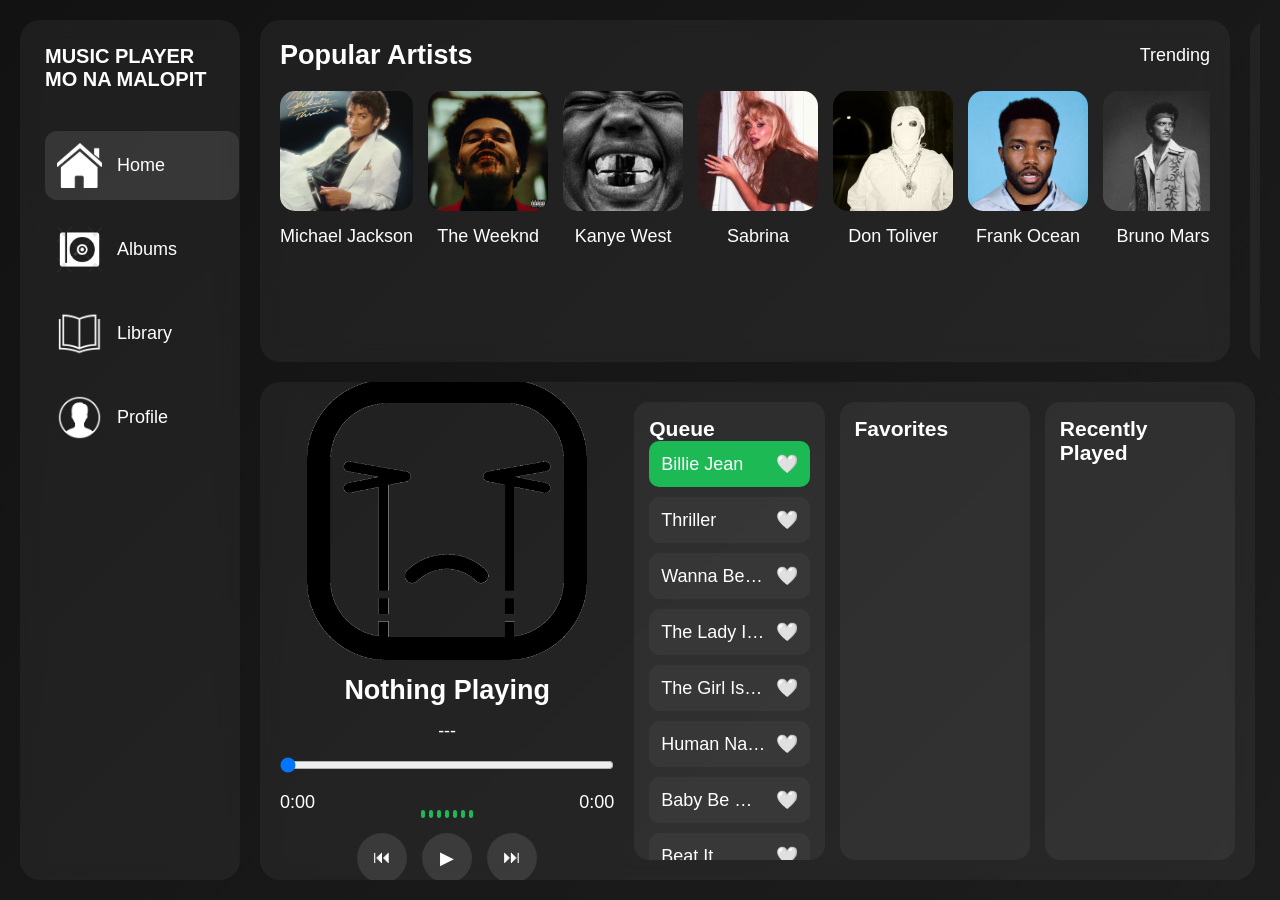
==== index.html @ 0688801f "Initial commit" ====
<!DOCTYPE html>
<html lang="en">
<head>
  <meta charset="UTF-8">
  <meta name="viewport" content="width=device-width, initial-scale=1.0">
  <title>ONTI NA LANG MANUNUNTOK NA</title>
  <link rel="stylesheet" href="index.css">
</head>

<body>

<div class="box">

  <!-- SIDEBAR -->
  <div class="nav">

    <h2 class="logo">MUSIC PLAYER MO NA MALOPIT</h2>

    <ul>

      <li>
        <button class="nav-btn active-nav" data-view="homePage">
          <img src="PICS/home.jpg">
          <span>Home</span>
        </button>
      </li>

      <li>
        <button class="nav-btn" data-view="albumsPage">
          <img src="PICS/album.png">
          <span>Albums</span>
        </button>
      </li>

      <li>
        <button class="nav-btn" data-view="favoritesPage">
          <img src="PICS/fav.png">
          <span>Library</span>
        </button>
      </li>

      <li>
        <button class="nav-btn" data-view="profilePage">
          <img src="PICS/pfp.png">
          <span>Profile</span>
        </button>
      </li>

    </ul>

  </div>

  <!-- CONTENT -->
  <div class="content">

    <!-- ================= HOME PAGE ================= -->

    <div class="page active-page" id="homePage">

      <div class="top">

        <!-- ARTISTS -->
        <div class="smallbox">

          <div class="title-row">
            <h2>Popular Artists</h2>
            <p>Trending</p>
          </div>

          <div class="artist-list">

            <div class="artist-card" data-artist="Michael Jackson">
              <img src="PICS/thriller album.jpg">
              <p>Michael Jackson</p>
            </div>

            <div class="artist-card" data-artist="The Weeknd">
              <img src="PICS/The Weeknd.jfif">
              <p>The Weeknd</p>
            </div>

            <div class="artist-card" data-artist="Kanye West">
              <img src="PICS/bully.jfif">
              <p>Kanye West</p>
            </div>

            <div class="artist-card" data-artist="Sabrina Carpenter">
              <img src="PICS/sab2.jfif">
              <p>Sabrina</p>
            </div>

            <div class="artist-card" data-artist="Don Toliver">
              <img src="PICS/don.jfif">
              <p>Don Toliver</p>
            </div>

            <div class="artist-card" data-artist="Frank Ocean">
              <img src="PICS/Frank2.jfif">
              <p>Frank Ocean</p>
            </div>

            <div class="artist-card" data-artist="Bruno Mars, Anderson .Paak, Thundercat">
              <img src="PICS/bruno.jfif">
              <p>Bruno Mars</p>
            </div>

          </div>

        </div>

        <!-- ALBUMS -->
        <div class="smallbox">

          <div class="title-row">
            <h2>Popular Albums</h2>
          </div>

          <div class="album-list">

            <div class="album-item" data-index="0">
              <img src="PICS/thriller album.jpg">
              <div>
                <h4>Thriller</h4>
                <p>Michael Jackson</p>
              </div>
            </div>

            <div class="album-item" data-index="1">
              <img src="PICS/The Weeknd.jfif">
              <div>
                <h4>After Hours</h4>
                <p>The Weeknd</p>
              </div>
            </div>

            <div class="album-item" data-index="2">
              <img src="PICS/chicken.jfif">
              <div>
                <h4>Chicken n Beer</h4>
                <p>Ludacris</p>
              </div>
            </div>

            <div class="album-item" data-index="3">
              <img src="PICS/bully.jfif">
              <div>
                <h4>Bully</h4>
                <p>Kanye West</p>
              </div>
            </div>

            <div class="album-item" data-index="4">
              <img src="PICS/pac2.jfif">
              <div>
                <h4>Greatest Hits</h4>
                <p>Tupac</p>
              </div>
            </div>

            <div class="album-item" data-index="5">
              <img src="PICS/bruno2.png">
              <div>
                <h4>An Evening With Silk Sonic</h4>
                <p>Bruno Mars</p>
              </div>
            </div>

            <div class="album-item" data-index="6">
              <img src="PICS/ok.png">
              <div>
                <h4>OK Computer</h4>
                <p>Radiohead</p>
              </div>
            </div>

            <div class="album-item" data-index="7">
              <img src="PICS/Sab.png">
              <div>
                <h4>Man's Best Friend</h4>
                <p>Sabrina Carpenter</p>
              </div>
            </div>

          </div>

        </div>

      </div>

      <!-- PLAYER -->
      <div class="bigbox">

        <div class="player-side">

          <img src="PICS/nothin.png" class="now-cover">

          <h2 id="songTitle">Nothing Playing</h2>
          <p id="songArtist">---</p>

          <input type="range" value="0" id="progressBar">

          <div class="time-wave">

            <span id="currentTime">0:00</span>

            <div class="wave" id="wave">
              <span></span><span></span><span></span>
              <span></span><span></span><span></span>
              <span></span>
            </div>

            <span id="duration">0:00</span>

          </div>

          <div class="controls">

            <button id="prevBtn">⏮</button>
            <button id="playBtn">▶</button>
            <button id="nextBtn">⏭</button>

          </div>

        </div>

        <div class="music-panels">

          <div class="panel" id="queuePanel"></div>
          <div class="panel" id="favoritePanel"></div>
          <div class="panel" id="recentPanel"></div>

        </div>

      </div>

    </div>

    <!-- ================= ALBUM PAGE ================= -->

    <div class="page" id="albumsPage">

      <div class="page-header glass">
        <h1>Albums</h1>
        <p>Your music collection</p>
      </div>

      <div class="albums-grid">

        <div class="album-card">
          <img src="PICS/thriller album.jpg">
          <h3>Thriller</h3>
          <p>Michael Jackson</p>
        </div>

        <div class="album-card">
          <img src="PICS/The Weeknd.jfif">
          <h3>After Hours</h3>
          <p>The Weeknd</p>
        </div>

        <div class="album-card">
          <img src="PICS/chicken.jfif">
          <h3>Chicken n Beer</h3>
          <p>Ludacris</p>
        </div>

        <div class="album-card">
          <img src="PICS/bully.jfif">
          <h3>Bully</h3>
          <p>Kanye West</p>
        </div>

        <div class="album-card">
          <img src="PICS/pac2.jfif">
          <h3>Greatest Hits</h3>
          <p>Tupac</p>
        </div>

        <div class="album-card">
          <img src="PICS/bruno2.png">
          <h3>An Evening With Silk Sonic</h3>
          <p>Bruno Mars</p>
        </div>

        <div class="album-card">
          <img src="PICS/ok.png">
          <h3>OK Computer</h3>
          <p>Radiohead</p>
        </div>

        <div class="album-card">
          <img src="PICS/Sab.png">
          <h3>Man's Best Friend</h3>
          <p>Sabrina Carpenter</p>
        </div>

        <div class="album-card">
          <img src="PICS/silakbo.png">
          <h3>Silakbo</h3>
          <p>Cup of Joe</p>
        </div>

        <div class="album-card">
          <img src="PICS/Frank.png">
          <h3>Blond</h3>
          <p>Frank Ocean</p>
        </div>

        <div class="album-card">
          <img src="PICS/Trav.jpg">
          <h3>Rodeo</h3>
          <p>Travis Scott</p>
        </div>

      </div>

    </div>

    <!-- ================= LIBRARY PAGE ================= -->

    <div class="page" id="favoritesPage">

  <div class="page-header glass">
    <h1>Library</h1>
    <p>All your songs</p>
  </div>

  <div id="favoritesPageList" class="panel"></div>

</div>

    <!-- ================= PROFILE PAGE ================= -->

    <div class="page" id="profilePage">

      <div class="profile-header glass">

        <div class="profile-left">

          <img src="PICS/pfp.gif" class="profile-avatar">

          <div>
            <h1>Enzo Duano</h1>
            <p>Premium Member</p>
          </div>

        </div>

      </div>

      <div class="metrics-grid">

        <div class="metric-card glass">
          <h3>Total Plays</h3>
          <h1 id="totalPlays">0</h1>
        </div>

        <div class="metric-card glass">
          <h3>Favorites</h3>
          <h1 id="totalFavorites">0</h1>
        </div>

        <div class="metric-card glass">
          <h3>Recent Songs</h3>
          <h1 id="totalRecent">0</h1>
        </div>

      </div>

    </div>

  </div>

</div>

<script src="index.js"></script>

</body>
</html>
---- index.css ----
*{
  margin:0;
  padding:0;
  box-sizing:border-box;
}

body{
  background:linear-gradient(135deg,#121212,#1d1d1d);
  font-family:Arial,sans-serif;
  color:white;
  height:100vh;
  overflow:hidden;
}

/* ================= RESPONSIVE FONT ================= */

body{
  font-size:14px;
}

@media screen and (min-width:600px){
  body{
    font-size:16px;
  }
}

@media screen and (min-width:1024px){
  body{
    font-size:18px;
  }
}

img,
video,
canvas{
  max-width:100%;
  height:auto;
}

/* ================= MAIN LAYOUT ================= */

.box{
  display:flex;
  height:100vh;
  padding:20px;
  gap:20px;
  overflow:hidden;
}

.nav{
  width:220px;
  min-width:220px;
  background:rgba(255,255,255,0.05);
  border-radius:20px;
  padding:25px;
  backdrop-filter:blur(10px);
  overflow-y:auto;
}

.logo{
  margin-bottom:40px;
  font-size:20px;
}

.nav ul{
  list-style:none;
  display:flex;
  flex-direction:column;
  gap:15px;
}

.nav-btn{
  all:unset;
  display:flex;
  align-items:center;
  gap:15px;
  width:100%;
  cursor:pointer;
  padding:12px;
  border-radius:12px;
  transition:.3s;
}

.nav-btn:hover,
.active-nav{
  background:rgba(255,255,255,0.1);
}

.nav-btn img{
  width:45px;
  height:45px;
  object-fit:cover;
}

.content{
  flex:1;
  min-height:0;
  overflow:hidden;
}

.page{
  display:none;
  flex-direction:column;
  gap:20px;
  height:100%;
  overflow-y:auto;
  padding-right:5px;
}

.active-page{
  display:flex;
}

/* ================= TOP SECTION ================= */

.top{
  display:grid;
  grid-template-columns:1fr 1fr;
  gap:20px;
  min-height:280px;
}

.smallbox,
.bigbox,
.glass{
  background:rgba(255,255,255,0.05);
  border-radius:20px;
  padding:20px;
  backdrop-filter:blur(10px);
}

.title-row{
  display:flex;
  justify-content:space-between;
  align-items:center;
  margin-bottom:20px;
}

/* ================= ARTIST ================= */

.artist-list{
  display:flex;
  gap:15px;
  overflow-x:auto;
  padding-bottom:5px;
}

.artist-card{
  min-width:120px;
  text-align:center;
  cursor:pointer;
  flex-shrink:0;
}

.artist-card img{
  width:100%;
  height:120px;
  object-fit:cover;
  border-radius:15px;
  margin-bottom:10px;
}

/* ================= ALBUM LIST ================= */

.album-list{
  display:flex;
  flex-direction:column;
  gap:15px;
  max-height:220px;
  overflow-y:auto;
  padding-right:5px;
}

.album-item{
  display:flex;
  align-items:center;
  gap:15px;
  background:rgba(255,255,255,0.05);
  padding:10px;
  border-radius:12px;
  cursor:pointer;
  transition:.3s;
}

.album-item:hover{
  background:rgba(255,255,255,0.09);
}

.album-item img{
  width:60px;
  height:60px;
  border-radius:12px;
  object-fit:cover;
}

/* ================= PLAYER ================= */

.bigbox{
  flex:1;
  display:flex;
  gap:20px;
  min-height:0;
  overflow:hidden;
}

.player-side{
  width:35%;
  min-width:280px;
  display:flex;
  flex-direction:column;
  align-items:center;
  justify-content:center;
  gap:15px;
}

.now-cover{
  width:100%;
  max-width:280px;
  aspect-ratio:1/1;
  object-fit:cover;
  border-radius:20px;
}

#progressBar{
  width:100%;
}

.controls{
  display:flex;
  gap:15px;
  flex-wrap:wrap;
  justify-content:center;
}

.controls button{
  width:50px;
  height:50px;
  border:none;
  border-radius:50%;
  background:rgba(255,255,255,0.1);
  color:white;
  font-size:18px;
  cursor:pointer;
}

/* ================= MUSIC PANELS ================= */

.music-panels{
  flex:1;
  display:grid;
  grid-template-columns:repeat(3,1fr);
  gap:15px;
  min-height:0;
  overflow:hidden;
}

.panel{
  background:rgba(255,255,255,0.05);
  border-radius:15px;
  padding:15px;
  overflow-y:auto;
  min-height:0;
}

.song-item{
  display:flex;
  justify-content:space-between;
  align-items:center;
  gap:10px;
  padding:12px;
  border-radius:10px;
  margin-bottom:10px;
  background:rgba(255,255,255,0.04);
  cursor:pointer;
  transition:.3s;
}

.song-item:hover{
  background:rgba(255,255,255,0.08);
}

.song-item span{
  flex:1;
  overflow:hidden;
  text-overflow:ellipsis;
  white-space:nowrap;
}

.active-song{
  background:#1db954 !important;
}

.fav-btn{
  background:none;
  border:none;
  cursor:pointer;
  font-size:18px;
}

/* ================= WAVE ================= */

.time-wave{
  display:flex;
  align-items:center;
  justify-content:space-between;
  width:100%;
  gap:15px;
}

.wave{
  display:flex;
  align-items:flex-end;
  gap:4px;
  height:30px;
}

.wave span{
  width:4px;
  height:8px;
  background:#1db954;
  border-radius:10px;
  transition:.2s;
}

/* ================= ALBUM PAGE ================= */

.page-header{
  padding:25px;
}

.albums-grid{
  display:grid;
  grid-template-columns:repeat(auto-fill,minmax(220px,1fr));
  gap:20px;
}

.album-card{
  background:rgba(255,255,255,0.05);
  border-radius:20px;
  padding:20px;
  cursor:pointer;
  transition:.3s;
}

.album-card:hover{
  transform:translateY(-4px);
  background:rgba(255,255,255,0.08);
}

.album-card img{
  width:100%;
  height:220px;
  object-fit:cover;
  border-radius:15px;
  margin-bottom:15px;
}

/* ================= PROFILE ================= */

.profile-header{
  padding:25px;
}

.profile-left{
  display:flex;
  align-items:center;
  gap:20px;
  flex-wrap:wrap;
}

.profile-avatar{
  width:90px;
  height:90px;
  border-radius:50%;
  object-fit:cover;
}

.metrics-grid{
  display:grid;
  grid-template-columns:repeat(3,1fr);
  gap:20px;
}

.metric-card{
  padding:25px;
}

.metric-card h1{
  font-size:40px;
  margin-top:15px;
}

/* ================= HIDDEN SCROLLBAR ================= */

.panel,
.album-list,
.page,
.nav,
.artist-list{
  scrollbar-width:none;
  transition:.3s;
}

/* HIDE SCROLLBAR */
.panel::-webkit-scrollbar,
.album-list::-webkit-scrollbar,
.page::-webkit-scrollbar,
.nav::-webkit-scrollbar,
.artist-list::-webkit-scrollbar{
  width:0px;
  height:0px;
}

/* SHOW ON HOVER */
.panel:hover::-webkit-scrollbar,
.album-list:hover::-webkit-scrollbar,
.page:hover::-webkit-scrollbar,
.nav:hover::-webkit-scrollbar,
.artist-list:hover::-webkit-scrollbar{
  width:6px;
  height:6px;
}

/* THUMB */
.panel:hover::-webkit-scrollbar-thumb,
.album-list:hover::-webkit-scrollbar-thumb,
.page:hover::-webkit-scrollbar-thumb,
.nav:hover::-webkit-scrollbar-thumb,
.artist-list:hover::-webkit-scrollbar-thumb{
  background:rgba(255,255,255,0.25);
  border-radius:10px;
}

/* TRACK */
.panel:hover::-webkit-scrollbar-track,
.album-list:hover::-webkit-scrollbar-track,
.page:hover::-webkit-scrollbar-track,
.nav:hover::-webkit-scrollbar-track,
.artist-list:hover::-webkit-scrollbar-track{
  background:transparent;
}

/* ================= TABLET ================= */

@media(max-width:1200px){

  .music-panels{
    grid-template-columns:1fr 1fr;
  }

  .player-side{
    width:40%;
  }

}

/* ================= MOBILE ================= */

@media(max-width:1000px){

  body{
    overflow:auto;
  }

  .box{
    flex-direction:column;
    height:auto;
    overflow:auto;
    padding:15px;
  }

  .nav{
    width:100%;
    min-width:100%;
    padding:15px;
  }

  .nav ul{
    flex-direction:row;
    overflow-x:auto;
    gap:10px;
  }

  .nav-btn{
    min-width:140px;
  }

  .content{
    overflow:visible;
  }

  .page{
    height:auto;
    overflow:visible;
  }

  .top{
    grid-template-columns:1fr;
  }

  .bigbox{
    flex-direction:column;
    overflow:visible;
  }

  .player-side{
    width:100%;
    min-width:100%;
  }

  .music-panels{
    grid-template-columns:1fr;
  }

  .albums-grid{
    grid-template-columns:repeat(auto-fill,minmax(160px,1fr));
  }

  .metrics-grid{
    grid-template-columns:1fr;
  }

  .album-card img{
    height:180px;
  }

  .now-cover{
    max-width:240px;
  }

  .mini-player{
    width:95%;
    left:50%;
    transform:translateX(-50%);
  }

}

/* ================= SMALL MOBILE ================= */

@media(max-width:600px){

  .box{
    padding:10px;
    gap:10px;
  }

  .smallbox,
  .bigbox,
  .glass{
    padding:15px;
  }

  .album-card{
    padding:15px;
  }

  .album-card img{
    height:150px;
  }

  .artist-card{
    min-width:100px;
  }

  .artist-card img{
    height:100px;
  }

  .controls button{
    width:45px;
    height:45px;
    font-size:16px;
  }

  .mini-player{
    width:96%;
    bottom:10px;
    padding:10px;
  }

  .mini-left img{
    width:45px;
    height:45px;
  }

  .mini-controls{
    display:flex;
    gap:8px;
  }

}

/* ================= MINI PLAYER ================= */

.mini-player{
  position:fixed;
  bottom:20px;
  left:50%;
  transform:translateX(-50%);
  width:450px;
  max-width:95%;
  background:rgba(0,0,0,0.6);
  backdrop-filter:blur(20px);
  display:none;
  align-items:center;
  justify-content:space-between;
  gap:15px;
  padding:10px 15px;
  border-radius:18px;
  color:white;
  z-index:9999;
  border:1px solid rgba(255,255,255,0.08);
}

.mini-left{
  display:flex;
  align-items:center;
  gap:10px;
  flex:1;
  overflow:hidden;
}

.mini-left div{
  overflow:hidden;
}

.mini-left p,
.mini-left small{
  overflow:hidden;
  text-overflow:ellipsis;
  white-space:nowrap;
}

.mini-left img{
  width:50px;
  height:50px;
  border-radius:10px;
  object-fit:cover;
  flex-shrink:0;
}

.mini-controls{
  display:flex;
  align-items:center;
  gap:10px;
}

.mini-controls button{
  background:none;
  border:none;
  color:white;
  font-size:18px;
  cursor:pointer;
}
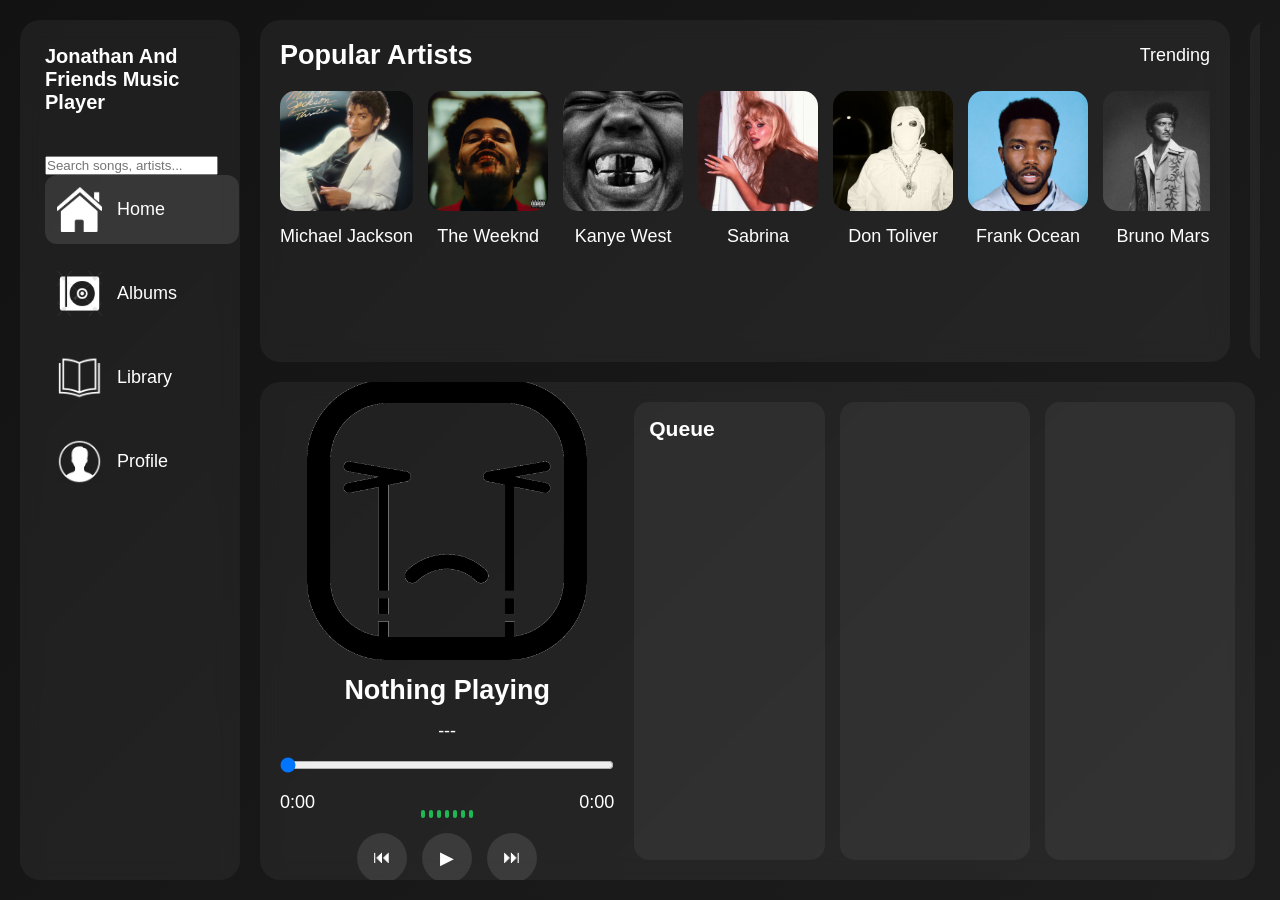
==== commit d67824f5: "Update index.html" ====
--- a/index.html
+++ b/index.html
@@ -3,7 +3,7 @@
 <head>
   <meta charset="UTF-8">
   <meta name="viewport" content="width=device-width, initial-scale=1.0">
-  <title>ONTI NA LANG MANUNUNTOK NA</title>
+  <title>Trident and Friends</title>
   <link rel="stylesheet" href="index.css">
 </head>
 
@@ -14,7 +14,11 @@
   <!-- SIDEBAR -->
   <div class="nav">
 
-    <h2 class="logo">MUSIC PLAYER MO NA MALOPIT</h2>
+    <h2 class="logo">Jonathan And Friends Music Player</h2>
+    <div class="search-container">
+    <input type="text" id="searchBar" placeholder="Search songs, artists..." />
+    <div id="searchResults" class="search-results"></div>
+    </div>
 
     <ul>
 
@@ -376,4 +380,4 @@
 <script src="index.js"></script>
 
 </body>
-</html>+</html>
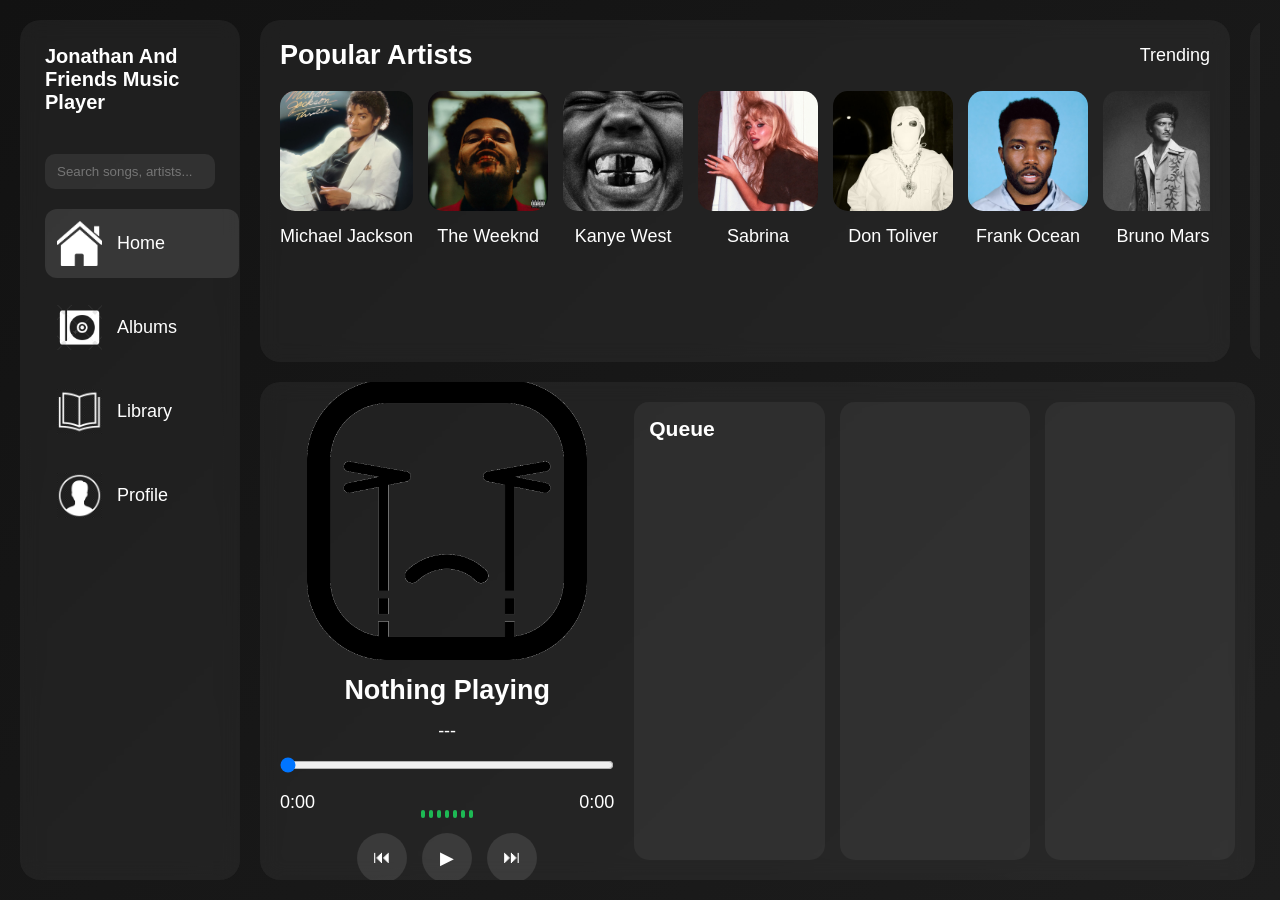
==== commit 1456cd26: "Update index.html" ====
--- a/index.html
+++ b/index.html
@@ -344,7 +344,7 @@
           <img src="PICS/pfp.gif" class="profile-avatar">
 
           <div>
-            <h1>Enzo Duano</h1>
+            <h1>Jenson Dhale Duano</h1>
             <p>Premium Member</p>
           </div>
 
--- a/index.css
+++ b/index.css
@@ -652,4 +652,90 @@
   color:white;
   font-size:18px;
   cursor:pointer;
-}+}
+
+.search-container{
+  position:relative;
+  margin-bottom:20px;
+}
+
+#searchBar{
+  width:100%;
+  padding:10px 12px;
+  border-radius:10px;
+  border:none;
+  outline:none;
+  background:rgba(255,255,255,0.08);
+  color:white;
+}
+
+.search-results{
+  position:absolute;
+  top:45px;
+  left:0;
+  right:0;
+  background:rgba(10,10,10,0.98);
+  border-radius:12px;
+  max-height:260px;
+  overflow-y:auto;
+  display:none;
+  z-index:999;
+  border:1px solid rgba(255,255,255,0.08);
+}
+
+/* EACH ITEM (Spotify style row) */
+.search-item{
+  padding:12px 14px;
+  cursor:pointer;
+  display:flex;
+  flex-direction:column;
+  gap:2px;
+  transition:0.2s;
+  border-bottom:1px solid rgba(255,255,255,0.05);
+}
+
+.search-item:hover{
+  background:rgba(255,255,255,0.08);
+}
+
+.search-item span{
+  font-size:15px;
+  font-weight:600;
+  color:white;
+}
+
+.search-item small{
+  font-size:12px;
+  color:rgba(255,255,255,0.6);
+}
+
+/* ================= SCROLLBAR (HIDDEN UNTIL HOVER) ================= */
+
+/* default hidden */
+.search-results::-webkit-scrollbar{
+  width:0px;
+}
+
+/* show on hover */
+.search-results:hover::-webkit-scrollbar{
+  width:6px;
+}
+
+.search-results:hover::-webkit-scrollbar-thumb{
+  background:rgba(255,255,255,0.2);
+  border-radius:10px;
+}
+
+.search-results:hover::-webkit-scrollbar-track{
+  background:transparent;
+}
+
+/* Firefox support */
+.search-results{
+  scrollbar-width:none;
+}
+
+.search-results:hover{
+  scrollbar-width:thin;
+  scrollbar-color:rgba(255,255,255,0.2) transparent;
+}
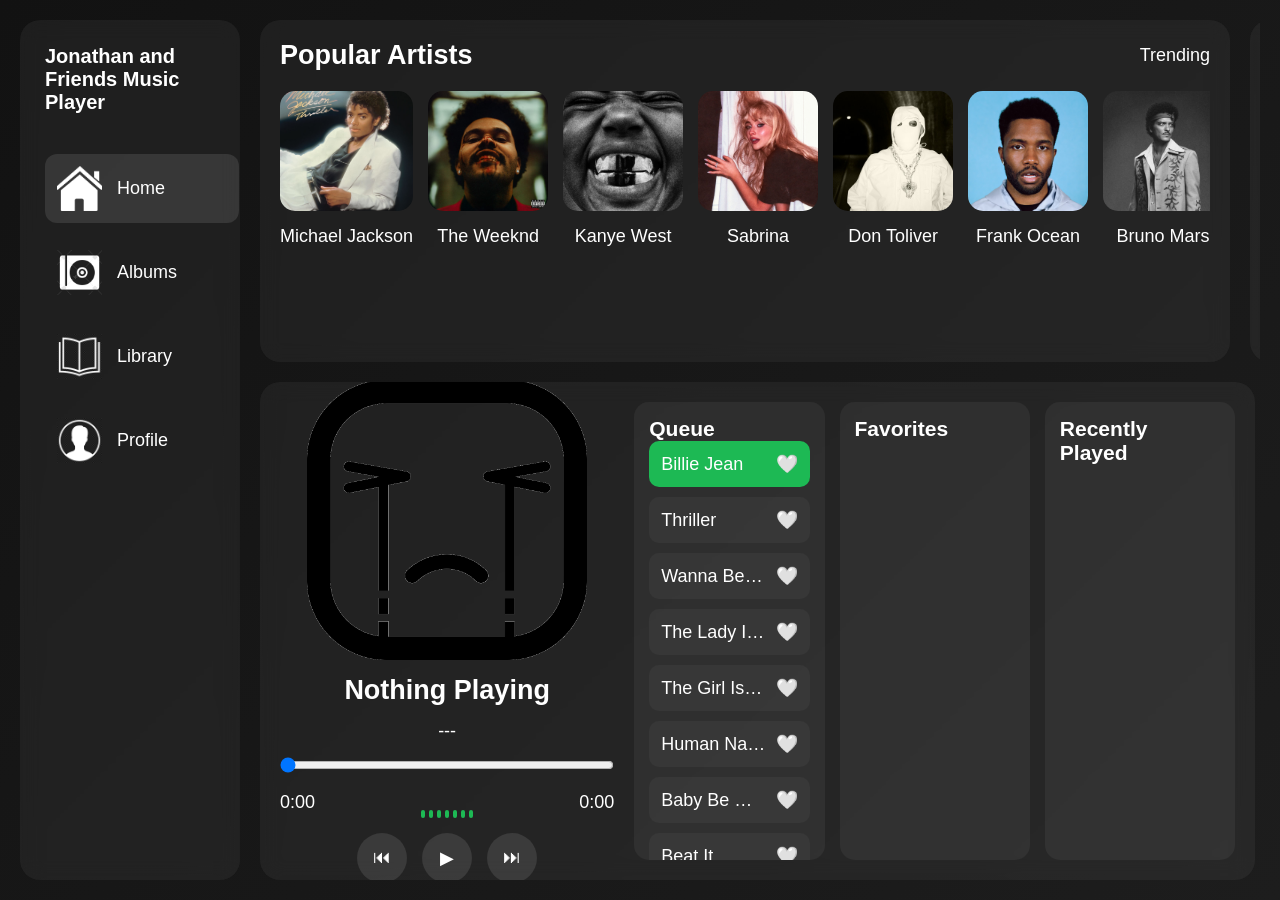
==== commit 0d6595d3: "Update index.html" ====
--- a/index.html
+++ b/index.html
@@ -3,7 +3,7 @@
 <head>
   <meta charset="UTF-8">
   <meta name="viewport" content="width=device-width, initial-scale=1.0">
-  <title>Trident and Friends</title>
+  <title>Trident And Friends</title>
   <link rel="stylesheet" href="index.css">
 </head>
 
@@ -14,11 +14,7 @@
   <!-- SIDEBAR -->
   <div class="nav">
 
-    <h2 class="logo">Jonathan And Friends Music Player</h2>
-    <div class="search-container">
-    <input type="text" id="searchBar" placeholder="Search songs, artists..." />
-    <div id="searchResults" class="search-results"></div>
-    </div>
+    <h2 class="logo">Jonathan and Friends Music Player</h2>
 
     <ul>
 
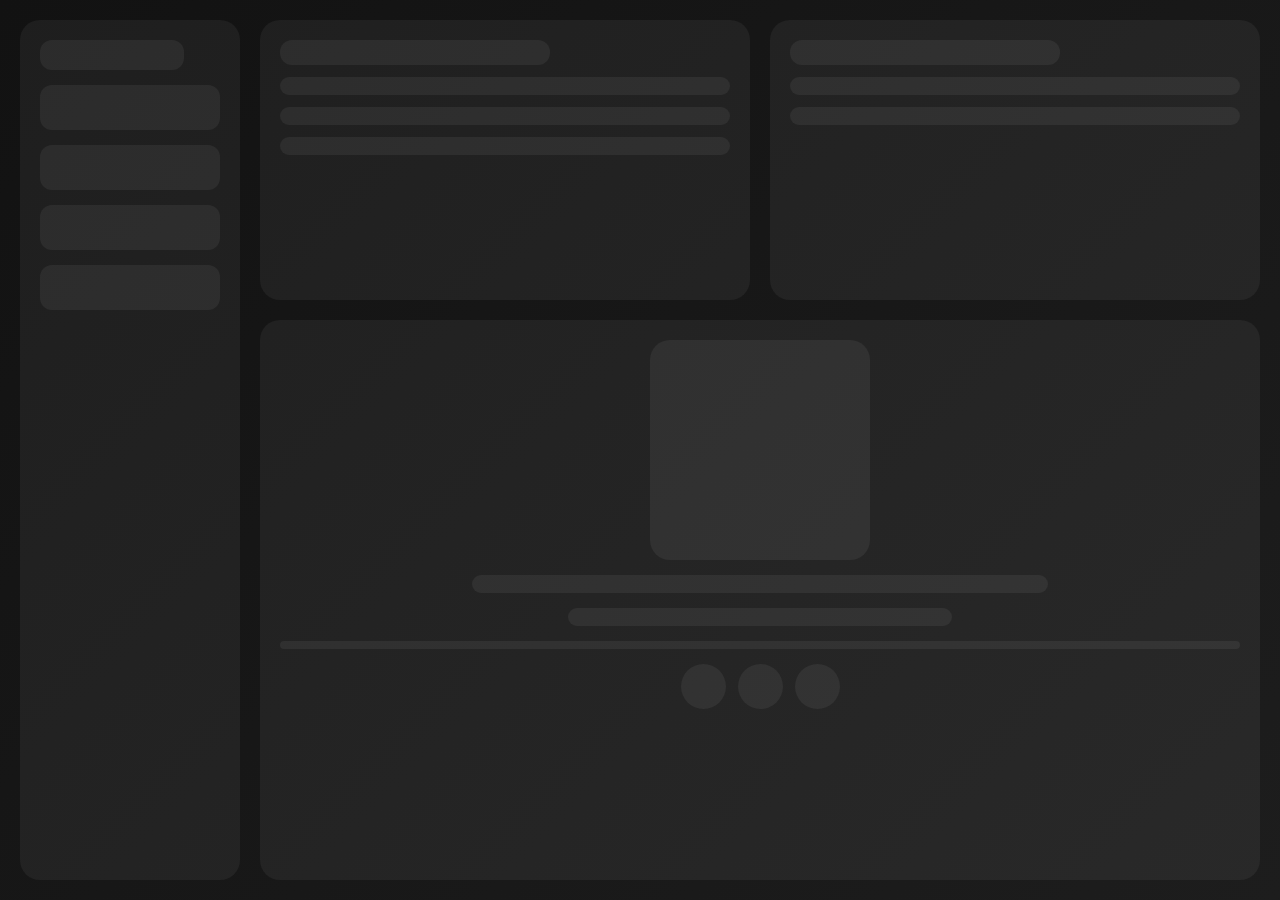
==== commit 0893b300: "tangina" ====
--- a/index.html
+++ b/index.html
@@ -9,6 +9,60 @@
 
 <body>
 
+    <div id="loadingScreen" class="loading-screen">
+  
+  <!-- SIDEBAR SKELETON -->
+  <div class="sk-nav">
+    <div class="sk-logo shimmer"></div>
+
+    <div class="sk-nav-item shimmer"></div>
+    <div class="sk-nav-item shimmer"></div>
+    <div class="sk-nav-item shimmer"></div>
+    <div class="sk-nav-item shimmer"></div>
+  </div>
+
+  <!-- MAIN CONTENT SKELETON -->
+  <div class="sk-main">
+
+    <!-- TOP GRID -->
+    <div class="sk-top">
+
+      <div class="sk-box">
+        <div class="sk-title shimmer"></div>
+        <div class="sk-row shimmer"></div>
+        <div class="sk-row shimmer"></div>
+        <div class="sk-row shimmer"></div>
+      </div>
+
+      <div class="sk-box">
+        <div class="sk-title shimmer"></div>
+        <div class="sk-row shimmer"></div>
+        <div class="sk-row shimmer"></div>
+      </div>
+
+    </div>
+
+    <!-- PLAYER SKELETON -->
+    <div class="sk-player">
+
+      <div class="sk-cover shimmer"></div>
+
+      <div class="sk-line shimmer"></div>
+      <div class="sk-line small shimmer"></div>
+
+      <div class="sk-progress shimmer"></div>
+
+      <div class="sk-controls">
+        <div class="sk-btn shimmer"></div>
+        <div class="sk-btn shimmer"></div>
+        <div class="sk-btn shimmer"></div>
+      </div>
+
+    </div>
+
+  </div>
+</div>
+
 <div class="box">
 
   <!-- SIDEBAR -->
@@ -17,6 +71,11 @@
     <h2 class="logo">Jonathan and Friends Music Player</h2>
 
     <ul>
+
+     <div class="search-box">
+    <input type="text" id="searchBar" placeholder="Search songs or artists...">
+    <div id="searchResults" class="search-results"></div>
+    </div>
 
       <li>
         <button class="nav-btn active-nav" data-view="homePage">
@@ -122,6 +181,7 @@
               <div>
                 <h4>Thriller</h4>
                 <p>Michael Jackson</p>
+                <p>Pop</p>
               </div>
             </div>
 
@@ -130,6 +190,7 @@
               <div>
                 <h4>After Hours</h4>
                 <p>The Weeknd</p>
+                <p>R&B</p>
               </div>
             </div>
 
@@ -138,6 +199,7 @@
               <div>
                 <h4>Chicken n Beer</h4>
                 <p>Ludacris</p>
+                <p>Hip Hop</p>
               </div>
             </div>
 
@@ -146,6 +208,7 @@
               <div>
                 <h4>Bully</h4>
                 <p>Kanye West</p>
+                <p>Hip Hop</p>
               </div>
             </div>
 
@@ -154,6 +217,7 @@
               <div>
                 <h4>Greatest Hits</h4>
                 <p>Tupac</p>
+                <p>Hip Hop</p>
               </div>
             </div>
 
@@ -162,6 +226,7 @@
               <div>
                 <h4>An Evening With Silk Sonic</h4>
                 <p>Bruno Mars</p>
+                <p>Funk</p>
               </div>
             </div>
 
@@ -170,6 +235,7 @@
               <div>
                 <h4>OK Computer</h4>
                 <p>Radiohead</p>
+                <p>Alternative</p>
               </div>
             </div>
 
@@ -178,6 +244,7 @@
               <div>
                 <h4>Man's Best Friend</h4>
                 <p>Sabrina Carpenter</p>
+                <p>Pop</p>
               </div>
             </div>
 
@@ -202,12 +269,6 @@
           <div class="time-wave">
 
             <span id="currentTime">0:00</span>
-
-            <div class="wave" id="wave">
-              <span></span><span></span><span></span>
-              <span></span><span></span><span></span>
-              <span></span>
-            </div>
 
             <span id="duration">0:00</span>
 
@@ -220,6 +281,14 @@
             <button id="nextBtn">⏭</button>
 
           </div>
+          <div class="volume-control">
+          <span class="vol-icon">🔊</span>
+
+          <input type="range" id="volumeSlider" min="0" max="100" value="100">
+
+          <span id="volumeValue">100%</span>
+          </div>
+
 
         </div>
 
@@ -249,67 +318,78 @@
         <div class="album-card">
           <img src="PICS/thriller album.jpg">
           <h3>Thriller</h3>
-          <p>Michael Jackson</p>
+          <p>Artist: Michael Jackson</p>
+          <p>Pop</p>
         </div>
 
         <div class="album-card">
           <img src="PICS/The Weeknd.jfif">
           <h3>After Hours</h3>
           <p>The Weeknd</p>
+          <p>R&B</p>
         </div>
 
         <div class="album-card">
           <img src="PICS/chicken.jfif">
           <h3>Chicken n Beer</h3>
           <p>Ludacris</p>
+          <p>Hip Hop</p>
         </div>
 
         <div class="album-card">
           <img src="PICS/bully.jfif">
           <h3>Bully</h3>
           <p>Kanye West</p>
+          <p>Hip Hop</p>
         </div>
 
         <div class="album-card">
           <img src="PICS/pac2.jfif">
           <h3>Greatest Hits</h3>
           <p>Tupac</p>
+          <p>Hip Hop</p>
         </div>
 
         <div class="album-card">
           <img src="PICS/bruno2.png">
           <h3>An Evening With Silk Sonic</h3>
           <p>Bruno Mars</p>
+          <p>Funk</p>
         </div>
 
         <div class="album-card">
           <img src="PICS/ok.png">
           <h3>OK Computer</h3>
           <p>Radiohead</p>
+          <p>Alternative</p>
         </div>
 
         <div class="album-card">
           <img src="PICS/Sab.png">
           <h3>Man's Best Friend</h3>
           <p>Sabrina Carpenter</p>
+          <p>Pop</p>
         </div>
 
         <div class="album-card">
           <img src="PICS/silakbo.png">
           <h3>Silakbo</h3>
           <p>Cup of Joe</p>
+          <p>Pop</p>
         </div>
 
         <div class="album-card">
           <img src="PICS/Frank.png">
           <h3>Blond</h3>
           <p>Frank Ocean</p>
+          <p>R&B</p>
         </div>
 
         <div class="album-card">
           <img src="PICS/Trav.jpg">
           <h3>Rodeo</h3>
           <p>Travis Scott</p>
+          <p>Hip Hop</p>
         </div>
 
       </div>
--- a/index.css
+++ b/index.css
@@ -654,88 +654,260 @@
   cursor:pointer;
 }
 
-.search-container{
-  position:relative;
-  margin-bottom:20px;
-}
-
-#searchBar{
-  width:100%;
-  padding:10px 12px;
-  border-radius:10px;
-  border:none;
-  outline:none;
-  background:rgba(255,255,255,0.08);
-  color:white;
-}
-
-.search-results{
-  position:absolute;
-  top:45px;
-  left:0;
-  right:0;
-  background:rgba(10,10,10,0.98);
-  border-radius:12px;
-  max-height:260px;
-  overflow-y:auto;
-  display:none;
-  z-index:999;
-  border:1px solid rgba(255,255,255,0.08);
-}
-
-/* EACH ITEM (Spotify style row) */
-.search-item{
-  padding:12px 14px;
-  cursor:pointer;
-  display:flex;
-  flex-direction:column;
-  gap:2px;
-  transition:0.2s;
-  border-bottom:1px solid rgba(255,255,255,0.05);
-}
-
-.search-item:hover{
-  background:rgba(255,255,255,0.08);
-}
-
-.search-item span{
-  font-size:15px;
-  font-weight:600;
-  color:white;
-}
-
-.search-item small{
-  font-size:12px;
-  color:rgba(255,255,255,0.6);
-}
-
-/* ================= SCROLLBAR (HIDDEN UNTIL HOVER) ================= */
-
-/* default hidden */
-.search-results::-webkit-scrollbar{
-  width:0px;
-}
-
-/* show on hover */
-.search-results:hover::-webkit-scrollbar{
-  width:6px;
-}
-
-.search-results:hover::-webkit-scrollbar-thumb{
-  background:rgba(255,255,255,0.2);
-  border-radius:10px;
-}
-
-.search-results:hover::-webkit-scrollbar-track{
-  background:transparent;
-}
-
-/* Firefox support */
-.search-results{
-  scrollbar-width:none;
-}
-
-.search-results:hover{
-  scrollbar-width:thin;
-  scrollbar-color:rgba(255,255,255,0.2) transparent;
-}
+/* ================= LOADING SCREEN ================= */
+
+.loading-screen {
+  position: fixed;
+  inset: 0;
+  display: flex;
+  gap: 20px;
+  padding: 20px;
+  background: linear-gradient(135deg,#121212,#1d1d1d);
+  z-index: 99999;
+  overflow: hidden;
+}
+
+/* ================= SHIMMER EFFECT ================= */
+
+.shimmer {
+  position: relative;
+  overflow: hidden;
+  background: rgba(255,255,255,0.06);
+  border-radius: 12px;
+}
+
+.shimmer::after {
+  content: "";
+  position: absolute;
+  top: 0;
+  left: -150%;
+  width: 150%;
+  height: 100%;
+  background: linear-gradient(
+    90deg,
+    transparent,
+    rgba(255,255,255,0.12),
+    transparent
+  );
+  animation: shimmer 1.2s infinite;
+}
+
+@keyframes shimmer {
+  0% { left: -150%; }
+  100% { left: 150%; }
+}
+
+/* ================= SIDEBAR SKELETON ================= */
+
+.sk-nav {
+  width: 220px;
+  background: rgba(255,255,255,0.05);
+  border-radius: 20px;
+  padding: 20px;
+  display: flex;
+  flex-direction: column;
+  gap: 15px;
+}
+
+.sk-logo {
+  height: 30px;
+  width: 80%;
+}
+
+.sk-nav-item {
+  height: 45px;
+  border-radius: 12px;
+}
+
+/* ================= MAIN ================= */
+
+.sk-main {
+  flex: 1;
+  display: flex;
+  flex-direction: column;
+  gap: 20px;
+}
+
+/* TOP GRID */
+.sk-top {
+  display: grid;
+  grid-template-columns: 1fr 1fr;
+  gap: 20px;
+  height: 280px;
+}
+
+.sk-box {
+  background: rgba(255,255,255,0.05);
+  border-radius: 20px;
+  padding: 20px;
+  display: flex;
+  flex-direction: column;
+  gap: 12px;
+}
+
+.sk-title {
+  height: 25px;
+  width: 60%;
+}
+
+.sk-row {
+  height: 18px;
+  width: 100%;
+}
+
+/* ================= PLAYER ================= */
+
+.sk-player {
+  flex: 1;
+  background: rgba(255,255,255,0.05);
+  border-radius: 20px;
+  padding: 20px;
+  display: flex;
+  flex-direction: column;
+  align-items: center;
+  gap: 15px;
+}
+
+.sk-cover {
+  width: 220px;
+  height: 220px;
+  border-radius: 20px;
+}
+
+.sk-line {
+  height: 18px;
+  width: 60%;
+}
+
+.sk-line.small {
+  width: 40%;
+}
+
+.sk-progress {
+  width: 100%;
+  height: 8px;
+  border-radius: 10px;
+}
+
+.sk-controls {
+  display: flex;
+  gap: 12px;
+}
+
+.sk-btn {
+  width: 45px;
+  height: 45px;
+  border-radius: 50%;
+}
+
+.search-box {
+  margin-bottom: 20px;
+  position: relative;
+}
+
+#searchBar {
+  width: 100%;
+  padding: 10px;
+  border-radius: 10px;
+  border: none;
+  outline: none;
+  background: rgba(255,255,255,0.08);
+  color: white;
+}
+
+.search-results {
+  position: absolute;
+  top: 45px;
+  width: 100%;
+  background: rgba(0,0,0,0.9);
+  border-radius: 10px;
+  max-height: 200px;
+  overflow-y: auto;
+  display: none;
+  z-index: 999;
+}
+
+.search-item {
+  padding: 10px;
+  cursor: pointer;
+  display: flex;
+  justify-content: space-between;
+}
+
+.search-item:hover {
+  background: rgba(255,255,255,0.1);
+}
+
+.volume-control {
+  display: flex;
+  align-items: center;
+  gap: 10px;
+  padding: 8px 12px;
+  border-radius: 12px;
+
+  background: rgba(255, 255, 255, 0.08);
+  backdrop-filter: blur(10px);
+
+  width: fit-content;
+}
+
+/* ICON */
+.vol-icon {
+  font-size: 16px;
+  opacity: 0.8;
+}
+
+/* VALUE TEXT */
+#volumeValue {
+  font-size: 12px;
+  opacity: 0.7;
+  min-width: 40px;
+}
+
+/* SLIDER BASE */
+#volumeSlider {
+  width: 80px;
+  height: 4px;
+  appearance: none;
+  background: linear-gradient(to right, #1db954 100%, #444 0%);
+  border-radius: 10px;
+  outline: none;
+  cursor: pointer;
+}
+
+/* THUMB (Chrome/Edge) */
+#volumeSlider::-webkit-slider-thumb {
+  appearance: none;
+  width: 12px;
+  height: 12px;
+  border-radius: 50%;
+  background: #1db954;
+  box-shadow: 0 0 10px rgba(29, 185, 84, 0.6);
+  cursor: pointer;
+  transition: transform 0.15s ease;
+}
+
+#volumeSlider::-webkit-slider-thumb:hover {
+  transform: scale(1.2);
+}
+
+/* FIREFOX */
+#volumeSlider::-moz-range-track {
+  height: 4px;
+  border-radius: 10px;
+  background: #444;
+}
+
+#volumeSlider::-moz-range-thumb {
+  width: 12px;
+  height: 12px;
+  border-radius: 50%;
+  background: #1db954;
+  border: none;
+  cursor: pointer;
+}
+
+/* HOVER EFFECT */
+.volume-control:hover {
+  background: rgba(255, 255, 255, 0.12);
+}
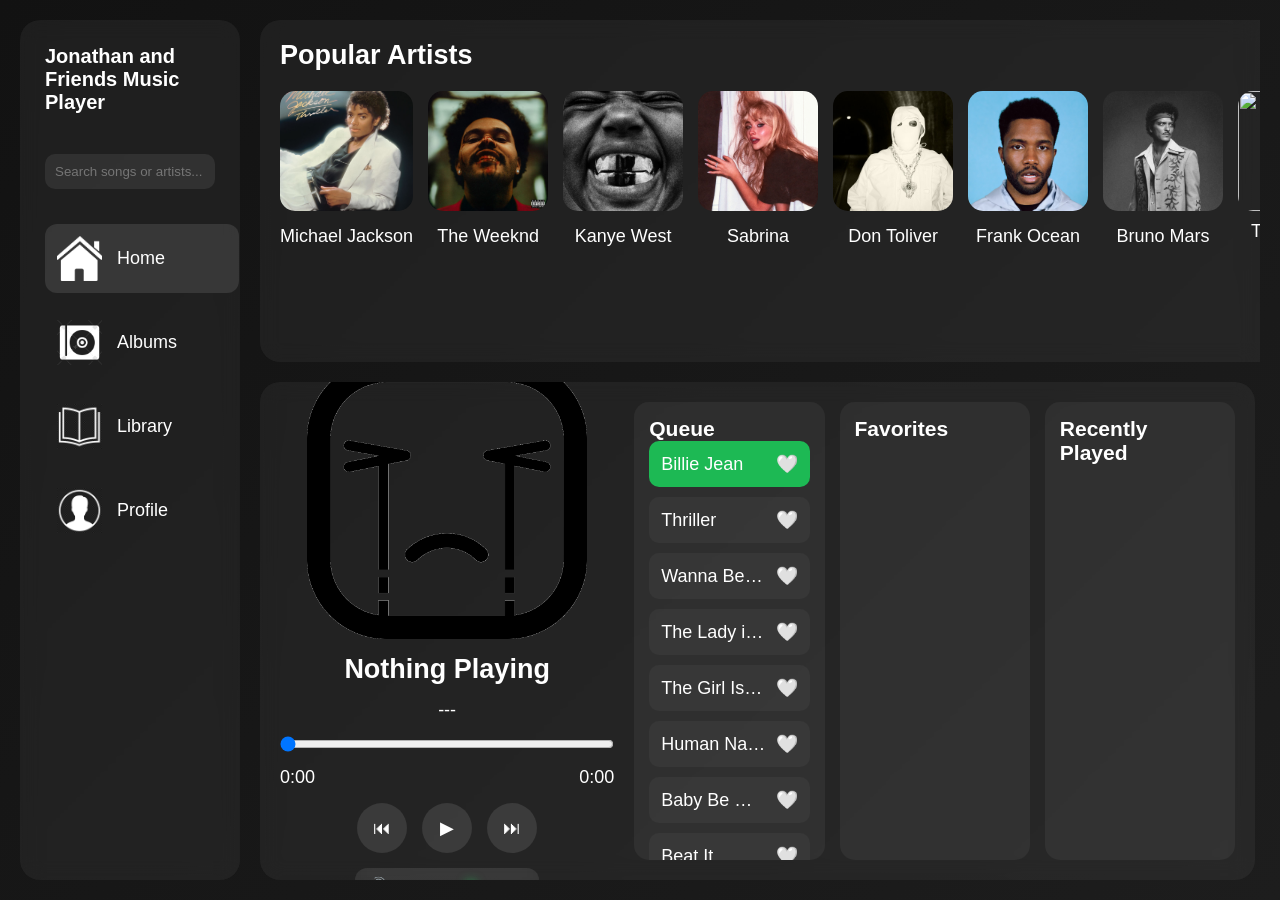
==== commit ac104fa9: "Update index.html" ====
--- a/index.html
+++ b/index.html
@@ -163,6 +163,11 @@
               <p>Bruno Mars</p>
             </div>
 
+            <div class="artist-card" data-artist="Travis Scott">
+              <img src="PICS/Trav2.jfif">
+              <p>Travis Scott</p>
+            </div>
+
           </div>
 
         </div>
--- a/index.css
+++ b/index.css
@@ -440,52 +440,94 @@
   background:transparent;
 }
 
-/* ================= TABLET ================= */
+/* ================= RESPONSIVE FIXES ONLY ================= */
+
+/* Prevent horizontal overflow everywhere */
+html,
+body{
+  width:100%;
+  overflow-x:hidden;
+}
+
+/* Make flex/grid children shrink properly */
+.content,
+.bigbox,
+.music-panels,
+.panel,
+.page{
+  min-width:0;
+}
+
+/* Better desktop scaling */
+.top{
+  align-items:stretch;
+}
+
+.bigbox{
+  align-items:stretch;
+}
+
+/* ================= LARGE TABLET ================= */
 
 @media(max-width:1200px){
+
+  .box{
+    gap:15px;
+  }
 
   .music-panels{
     grid-template-columns:1fr 1fr;
   }
 
   .player-side{
-    width:40%;
-  }
-
-}
-
-/* ================= MOBILE ================= */
+    width:100%;
+    min-width:0;
+  }
+
+  .mini-player{
+    width:min(420px,92vw);
+  }
+
+}
+
+/* ================= TABLET ================= */
 
 @media(max-width:1000px){
 
+  html,
   body{
-    overflow:auto;
+    height:auto;
+    overflow-x:hidden;
+    overflow-y:auto;
   }
 
   .box{
     flex-direction:column;
     height:auto;
-    overflow:auto;
-    padding:15px;
+    min-height:100vh;
+    overflow:visible;
   }
 
   .nav{
     width:100%;
     min-width:100%;
-    padding:15px;
+    overflow:hidden;
   }
 
   .nav ul{
     flex-direction:row;
     overflow-x:auto;
-    gap:10px;
+    overflow-y:hidden;
+    padding-bottom:5px;
   }
 
   .nav-btn{
     min-width:140px;
+    flex-shrink:0;
   }
 
   .content{
+    width:100%;
     overflow:visible;
   }
 
@@ -496,10 +538,12 @@
 
   .top{
     grid-template-columns:1fr;
+    min-height:auto;
   }
 
   .bigbox{
     flex-direction:column;
+    height:auto;
     overflow:visible;
   }
 
@@ -509,54 +553,57 @@
   }
 
   .music-panels{
+    width:100%;
     grid-template-columns:1fr;
+    overflow:visible;
+  }
+
+  .panel{
+    overflow:visible;
   }
 
   .albums-grid{
-    grid-template-columns:repeat(auto-fill,minmax(160px,1fr));
+    grid-template-columns:repeat(auto-fit,minmax(180px,1fr));
   }
 
   .metrics-grid{
     grid-template-columns:1fr;
   }
 
-  .album-card img{
-    height:180px;
-  }
-
-  .now-cover{
-    max-width:240px;
-  }
-
   .mini-player{
-    width:95%;
-    left:50%;
-    transform:translateX(-50%);
-  }
-
-}
-
-/* ================= SMALL MOBILE ================= */
-
-@media(max-width:600px){
+    width:min(500px,94vw);
+    bottom:15px;
+  }
+
+}
+
+/* ================= MOBILE ================= */
+
+@media(max-width:768px){
+
+  body{
+    font-size:14px;
+  }
 
   .box{
-    padding:10px;
-    gap:10px;
+    padding:12px;
+    gap:12px;
   }
 
   .smallbox,
   .bigbox,
   .glass{
     padding:15px;
-  }
-
-  .album-card{
-    padding:15px;
-  }
-
-  .album-card img{
-    height:150px;
+    border-radius:16px;
+  }
+
+  .title-row{
+    gap:10px;
+    flex-wrap:wrap;
+  }
+
+  .artist-list{
+    gap:12px;
   }
 
   .artist-card{
@@ -567,91 +614,361 @@
     height:100px;
   }
 
+  .album-item{
+    gap:10px;
+  }
+
+  .album-item img{
+    width:55px;
+    height:55px;
+  }
+
+  .now-cover{
+    width:100%;
+    max-width:220px;
+  }
+
+  .controls{
+    width:100%;
+    justify-content:center;
+  }
+
   .controls button{
-    width:45px;
-    height:45px;
+    width:44px;
+    height:44px;
+    font-size:15px;
+  }
+
+  .albums-grid{
+    grid-template-columns:repeat(2,1fr);
+    gap:15px;
+  }
+
+  .album-card img{
+    height:160px;
+  }
+
+  .profile-left{
+    flex-direction:column;
+    align-items:flex-start;
+  }
+
+  .mini-player{
+    width:95vw;
+    padding:12px;
+    border-radius:16px;
+  }
+
+  .mini-top{
+    gap:10px;
+  }
+
+  .mini-left{
+    flex:1;
+    min-width:0;
+  }
+
+  #miniTitle{
+    max-width:100%;
+  }
+
+  .mini-controls{
+    gap:6px;
+    flex-shrink:0;
+  }
+
+  .mini-controls button{
     font-size:16px;
   }
 
+}
+
+/* ================= SMALL MOBILE ================= */
+
+@media(max-width:480px){
+
+  .box{
+    padding:10px;
+  }
+
+  .nav{
+    padding:12px;
+  }
+
+  .nav-btn{
+    min-width:120px;
+    padding:10px;
+    gap:10px;
+  }
+
+  .nav-btn img{
+    width:38px;
+    height:38px;
+  }
+
+  .logo{
+    font-size:18px;
+    margin-bottom:20px;
+  }
+
+  .smallbox,
+  .bigbox,
+  .glass{
+    padding:12px;
+  }
+
+  .artist-card{
+    min-width:90px;
+  }
+
+  .artist-card img{
+    height:90px;
+  }
+
+  .album-item{
+    padding:8px;
+  }
+
+  .album-item img{
+    width:50px;
+    height:50px;
+  }
+
+  .song-item{
+    padding:10px;
+  }
+
+  .albums-grid{
+    grid-template-columns:1fr;
+  }
+
+  .album-card img{
+    height:200px;
+  }
+
+  .profile-avatar{
+    width:75px;
+    height:75px;
+  }
+
+  .metric-card h1{
+    font-size:32px;
+  }
+
   .mini-player{
-    width:96%;
+    width:96vw;
+    left:50%;
+    transform:translateX(-50%);
     bottom:10px;
     padding:10px;
   }
 
-  .mini-left img{
-    width:45px;
-    height:45px;
+  #miniCover{
+    width:46px;
+    height:46px;
+  }
+
+  #miniTitle{
+    font-size:13px;
+  }
+
+  #miniArtist{
+    font-size:11px;
   }
 
   .mini-controls{
-    display:flex;
+    gap:4px;
+  }
+
+  .mini-controls button{
+    font-size:15px;
+  }
+
+  #miniCurrent,
+  #miniDuration{
+    font-size:10px;
+    min-width:28px;
+  }
+
+  .volume-control{
+    width:100%;
+    justify-content:center;
+  }
+
+  #volumeSlider{
+    flex:1;
+    width:auto;
+  }
+
+}
+
+/* ================= VERY SMALL DEVICES ================= */
+
+@media(max-width:360px){
+
+  .nav-btn{
+    min-width:110px;
+    font-size:12px;
+  }
+
+  .controls{
     gap:8px;
   }
 
+  .controls button{
+    width:40px;
+    height:40px;
+  }
+
+  .mini-player{
+    width:98vw;
+    border-radius:14px;
+  }
+
+  #miniCover{
+    width:42px;
+    height:42px;
+  }
+
+  .mini-controls button{
+    font-size:14px;
+  }
+
 }
 
 /* ================= MINI PLAYER ================= */
 
 .mini-player{
-  position:fixed;
-  bottom:20px;
-  left:50%;
-  transform:translateX(-50%);
-  width:450px;
-  max-width:95%;
-  background:rgba(0,0,0,0.6);
-  backdrop-filter:blur(20px);
-  display:none;
-  align-items:center;
+    position: fixed;
+    bottom: 20px;
+    left: 50%;
+    transform: translateX(-50%);
+
+    width: 420px;
+
+    background: #111;
+    border-radius: 18px;
+
+    padding: 14px;
+
+    display: flex;
+    flex-direction: column;
+    gap: 12px;
+
+    box-shadow: 0 10px 40px rgba(0,0,0,0.4);
+
+    z-index: 999;
+}
+
+.mini-top{
+    display: flex;
+    justify-content: space-between;
+    align-items: center;
+    gap: 15px;
+}
+
+.mini-left{
+    display: flex;
+    align-items: center;
+    gap: 12px;
+
+    min-width: 0;
+}
+
+#miniCover{
+    width: 52px;
+    height: 52px;
+    border-radius: 10px;
+    object-fit: cover;
+}
+
+.mini-info{
+    overflow: hidden;
+}
+
+#miniTitle{
+    color: white;
+    font-size: 14px;
+    font-weight: 600;
+
+    white-space: nowrap;
+    overflow: hidden;
+    text-overflow: ellipsis;
+
+    max-width: 170px;
+}
+
+#miniArtist{
+    color: #aaa;
+    font-size: 12px;
+}
+
+.mini-controls{
+    display: flex;
+    align-items: center;
+    gap: 10px;
+}
+
+.mini-controls button{
+    background: transparent;
+    border: none;
+    color: white;
+    font-size: 18px;
+    cursor: pointer;
+}
+
+.mini-bottom{
+    display: flex;
+    align-items: center;
+    gap: 8px;
+}
+
+#miniProgress{
+    flex: 1;
+    height: 4px;
+    cursor: pointer;
+}
+
+#miniCurrent,
+#miniDuration{
+    color: #aaa;
+    font-size: 11px;
+    min-width: 34px;
+    text-align: center;
+}
+
+.mini-info{
+  display:flex;
+  flex-direction:column;
+  width:100%;
+}
+
+.mini-progress-wrapper{
+  margin-top:6px;
+  width:100%;
+}
+
+.mini-progress-bar{
+  width:100%;
+  height:4px;
+  background:#2a2a2a;
+  border-radius:20px;
+  overflow:hidden;
+}
+
+#miniProgress{
+  width:0%;
+  height:100%;
+  background:white;
+  transition:0.1s linear;
+}
+
+.mini-times{
+  margin-top:4px;
+  display:flex;
   justify-content:space-between;
-  gap:15px;
-  padding:10px 15px;
-  border-radius:18px;
-  color:white;
-  z-index:9999;
-  border:1px solid rgba(255,255,255,0.08);
-}
-
-.mini-left{
-  display:flex;
-  align-items:center;
-  gap:10px;
-  flex:1;
-  overflow:hidden;
-}
-
-.mini-left div{
-  overflow:hidden;
-}
-
-.mini-left p,
-.mini-left small{
-  overflow:hidden;
-  text-overflow:ellipsis;
-  white-space:nowrap;
-}
-
-.mini-left img{
-  width:50px;
-  height:50px;
-  border-radius:10px;
-  object-fit:cover;
-  flex-shrink:0;
-}
-
-.mini-controls{
-  display:flex;
-  align-items:center;
-  gap:10px;
-}
-
-.mini-controls button{
-  background:none;
-  border:none;
-  color:white;
-  font-size:18px;
-  cursor:pointer;
+  font-size:10px;
+  opacity:0.7;
 }
 
 /* ================= LOADING SCREEN ================= */
